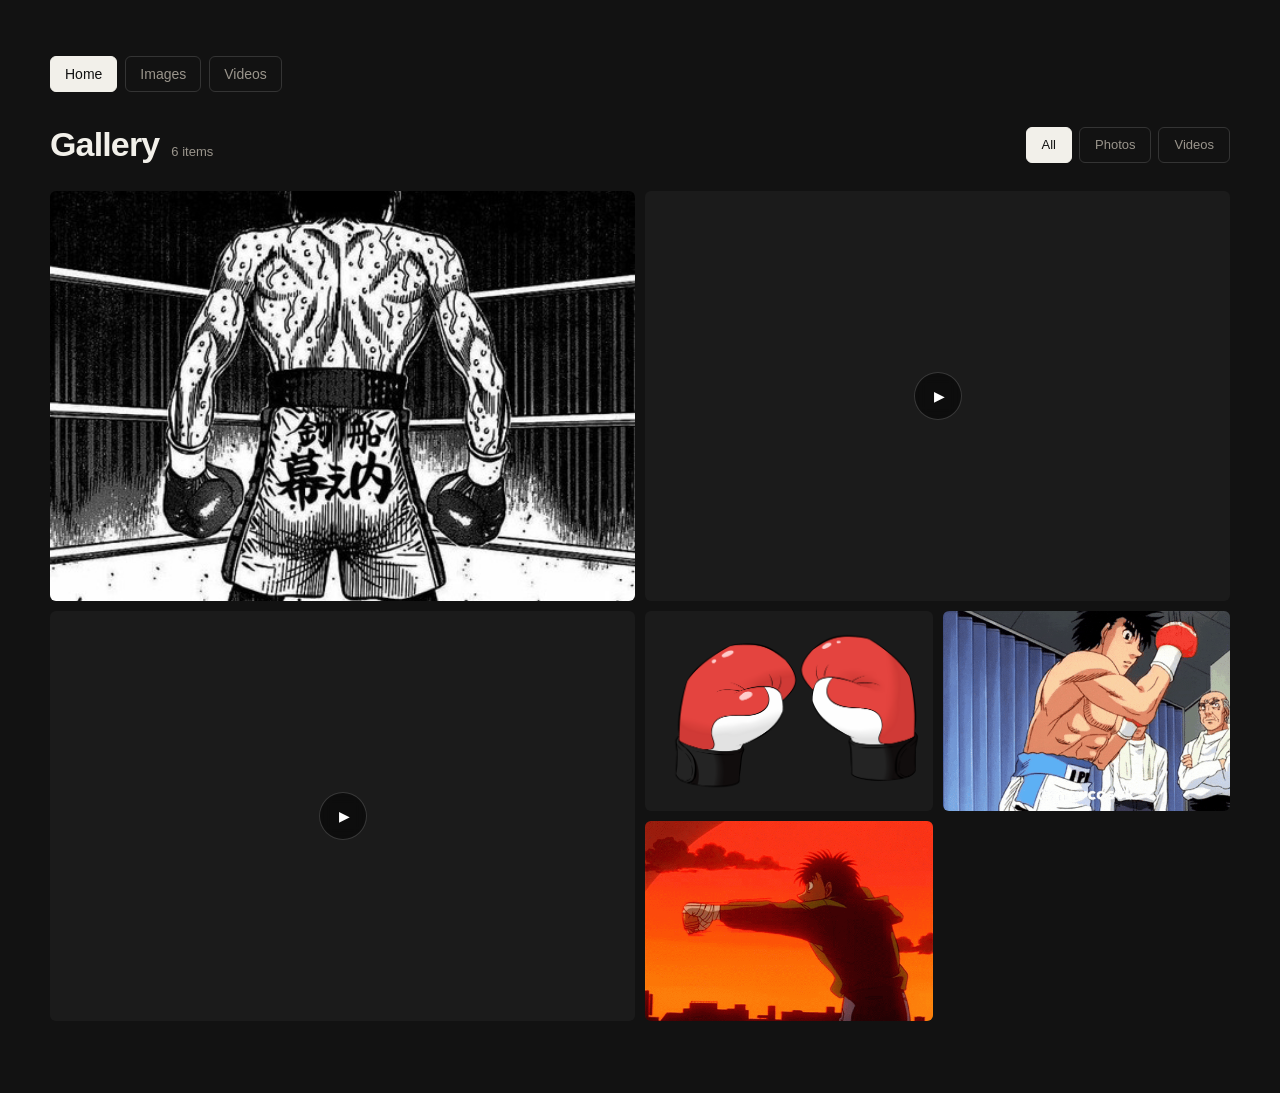
==== index.html @ e3f73e5f "Update index.html" ====
<!DOCTYPE html>
<html lang="en">
<head>
  <meta charset="UTF-8">
  <meta name="viewport" content="width=device-width, initial-scale=1.0">

  <title>Gallery</title>

  <style>
    * {
      box-sizing: border-box;
    }

    html {
      scroll-behavior: smooth;
    }

    body {
      margin: 0;
      background: #121212;
      color: #f2f0ea;
      font-family:
        -apple-system,
        BlinkMacSystemFont,
        "Segoe UI",
        Helvetica,
        Arial,
        sans-serif;
    }

    body.mg-no-scroll {
      overflow: hidden;
    }

    button {
      font: inherit;
    }

    .mg-gallery {
      --mg-bg: #121212;
      --mg-surface: #1b1b1b;
      --mg-surface-hover: #222;
      --mg-text: #f2f0ea;
      --mg-muted: #9a958c;
      --mg-border: #343434;
      --mg-border-hover: #666;
      --mg-accent: #c98f4e;
      --mg-gap: 10px;

      min-height: 100vh;
      background: var(--mg-bg);
      color: var(--mg-text);
      padding: 56px 24px 72px;
    }

    .mg-container {
      width: 100%;
      max-width: 1180px;
      margin: 0 auto;
    }

    /* ==========================
       TOP NAVIGATION
    ========================== */

    .mg-nav-main {
      display: flex;
      align-items: center;
      gap: 8px;
      margin-bottom: 34px;
    }

    .mg-nav-main a {
      color: var(--mg-muted);
      text-decoration: none;
      font-size: 14px;
      font-weight: 500;

      padding: 9px 14px;

      border: 1px solid var(--mg-border);
      border-radius: 6px;

      transition:
        color 0.18s ease,
        border-color 0.18s ease,
        background 0.18s ease;
    }

    .mg-nav-main a:hover {
      color: var(--mg-text);
      border-color: var(--mg-border-hover);
      background: #1d1d1d;
    }

    .mg-nav-main a.active {
      background: var(--mg-text);
      color: #111;
      border-color: var(--mg-text);
    }

    /* ==========================
       HEADER
    ========================== */

    .mg-head {
      margin-bottom: 28px;

      display: flex;
      align-items: center;
      justify-content: space-between;
      flex-wrap: wrap;

      gap: 18px;
    }

    .mg-heading {
      display: flex;
      align-items: baseline;
      gap: 12px;
    }

    .mg-head h2 {
      margin: 0;

      font-size: clamp(26px, 3vw, 34px);
      line-height: 1.1;
      font-weight: 600;

      letter-spacing: -0.025em;
    }

    .mg-count {
      color: var(--mg-muted);
      font-size: 13px;
    }

    /* ==========================
       FILTERS
    ========================== */

    .mg-filters {
      display: flex;
      align-items: center;
      gap: 7px;

      overflow-x: auto;
      scrollbar-width: none;
    }

    .mg-filters::-webkit-scrollbar {
      display: none;
    }

    .mg-filter {
      flex-shrink: 0;

      min-height: 36px;
      padding: 7px 15px;

      border: 1px solid var(--mg-border);
      border-radius: 6px;

      background: transparent;
      color: var(--mg-muted);

      font-size: 13px;
      font-weight: 500;

      cursor: pointer;

      transition:
        background 0.18s ease,
        border-color 0.18s ease,
        color 0.18s ease,
        transform 0.18s ease;
    }

    .mg-filter:hover {
      color: var(--mg-text);
      border-color: var(--mg-border-hover);
      background: #1d1d1d;
    }

    .mg-filter:active {
      transform: scale(0.97);
    }

    .mg-filter.active {
      background: var(--mg-text);
      color: #111;
      border-color: var(--mg-text);
    }

    .mg-filter:focus-visible {
      outline: 2px solid var(--mg-accent);
      outline-offset: 3px;
    }

    /* ==========================
       GRID
    ========================== */

    .mg-grid {
      display: grid;

      grid-template-columns: repeat(4, minmax(0, 1fr));
      grid-auto-rows: 200px;
      grid-auto-flow: dense;

      gap: var(--mg-gap);
    }

    .mg-item {
      position: relative;

      margin: 0;
      overflow: hidden;

      border-radius: 6px;
      background: var(--mg-surface);

      cursor: pointer;

      opacity: 1;
      transform: scale(1);

      transition:
        opacity 0.22s ease,
        transform 0.22s ease,
        background 0.2s ease;
    }

    .mg-item:hover {
      background: var(--mg-surface-hover);
    }

    .mg-item.mg-span-2 {
      grid-column: span 2;
      grid-row: span 2;
    }

    .mg-item.mg-hidden {
      display: none;
    }

    .mg-item img,
    .mg-item video {
      width: 100%;
      height: 100%;

      object-fit: cover;
      display: block;

      transition:
        transform 0.45s cubic-bezier(0.2, 0.7, 0.2, 1),
        filter 0.35s ease;
    }

    .mg-item::after {
      content: "";

      position: absolute;
      inset: 0;

      pointer-events: none;

      background:
        linear-gradient(
          to top,
          rgba(0, 0, 0, 0.35),
          rgba(0, 0, 0, 0) 45%
        );

      opacity: 0;

      transition: opacity 0.3s ease;
    }

    .mg-item:hover::after {
      opacity: 1;
    }

    .mg-item:hover img,
    .mg-item:hover video {
      transform: scale(1.035);
      filter: brightness(0.88);
    }

    .mg-type {
      position: absolute;
      z-index: 3;

      left: 12px;
      bottom: 12px;

      color: rgba(255, 255, 255, 0.88);

      font-size: 11px;
      font-weight: 500;
      letter-spacing: 0.06em;
      text-transform: uppercase;

      opacity: 0;
      transform: translateY(4px);

      transition:
        opacity 0.25s ease,
        transform 0.25s ease;

      pointer-events: none;
    }

    .mg-item:hover .mg-type {
      opacity: 1;
      transform: translateY(0);
    }

    .mg-play {
      position: absolute;
      z-index: 4;

      top: 50%;
      left: 50%;

      width: 48px;
      height: 48px;

      transform: translate(-50%, -50%);

      border: 1px solid rgba(255, 255, 255, 0.18);
      border-radius: 50%;

      background: rgba(5, 5, 5, 0.62);
      color: #fff;

      display: flex;
      align-items: center;
      justify-content: center;

      font-size: 14px;

      padding-left: 3px;

      pointer-events: none;

      backdrop-filter: blur(6px);
      -webkit-backdrop-filter: blur(6px);

      transition:
        transform 0.25s ease,
        background 0.25s ease,
        opacity 0.25s ease;
    }

    .mg-item:hover .mg-play {
      transform: translate(-50%, -50%) scale(1.08);
      background: rgba(5, 5, 5, 0.76);
    }

    .mg-item.mg-video-playing .mg-play {
      opacity: 0;
    }

    /* ==========================
       LIGHTBOX
    ========================== */

    .mg-lightbox {
      position: fixed;
      z-index: 9999;

      inset: 0;

      display: flex;
      align-items: center;
      justify-content: center;

      padding: 60px 80px;

      background: rgba(7, 7, 7, 0.96);

      opacity: 0;
      visibility: hidden;

      transition:
        opacity 0.22s ease,
        visibility 0.22s ease;

      backdrop-filter: blur(8px);
      -webkit-backdrop-filter: blur(8px);
    }

    .mg-lightbox.open {
      opacity: 1;
      visibility: visible;
    }

    .mg-lightbox-inner {
      position: relative;

      display: flex;
      align-items: center;
      justify-content: center;

      width: 100%;
      height: 100%;

      transform: scale(0.975);

      transition: transform 0.25s ease;
    }

    .mg-lightbox.open .mg-lightbox-inner {
      transform: scale(1);
    }

    .mg-lightbox-inner img,
    .mg-lightbox-inner video {
      display: block;

      max-width: 92vw;
      max-height: 84vh;

      width: auto;
      height: auto;

      border-radius: 5px;

      object-fit: contain;

      box-shadow:
        0 20px 70px rgba(0, 0, 0, 0.35);
    }

    .mg-lightbox-top {
      position: absolute;
      z-index: 10;

      top: 22px;
      left: 28px;
      right: 28px;

      display: flex;
      align-items: center;
      justify-content: space-between;

      pointer-events: none;
    }

    .mg-lightbox-counter {
      color: rgba(255, 255, 255, 0.65);
      font-size: 13px;
      letter-spacing: 0.03em;
    }

    .mg-close {
      width: 42px;
      height: 42px;

      display: flex;
      align-items: center;
      justify-content: center;

      border: 1px solid rgba(255, 255, 255, 0.13);
      border-radius: 50%;

      background: rgba(255, 255, 255, 0.06);
      color: #fff;

      font-size: 18px;

      cursor: pointer;

      pointer-events: auto;

      transition:
        background 0.2s ease,
        transform 0.2s ease;
    }

    .mg-close:hover {
      background: rgba(255, 255, 255, 0.12);
      transform: rotate(5deg);
    }

    .mg-nav {
      position: absolute;
      z-index: 10;

      top: 50%;

      width: 46px;
      height: 46px;

      display: flex;
      align-items: center;
      justify-content: center;

      transform: translateY(-50%);

      border: 1px solid rgba(255, 255, 255, 0.12);
      border-radius: 50%;

      background: rgba(255, 255, 255, 0.06);
      color: white;

      font-size: 22px;

      cursor: pointer;
    }

    .mg-prev {
      left: 22px;
    }

    .mg-next {
      right: 22px;
    }

    .mg-empty {
      display: none;

      padding: 60px 20px;

      color: var(--mg-muted);
      text-align: center;

      font-size: 14px;
    }

    @media (max-width: 900px) {
      .mg-gallery {
        padding: 42px 18px 56px;
      }

      .mg-grid {
        grid-template-columns: repeat(3, minmax(0, 1fr));
        grid-auto-rows: 180px;
      }

      .mg-lightbox {
        padding: 55px 60px;
      }
    }

    @media (max-width: 720px) {
      .mg-gallery {
        padding: 32px 14px 48px;
      }

      .mg-nav-main {
        overflow-x: auto;
      }

      .mg-head {
        align-items: flex-start;
        flex-direction: column;
        margin-bottom: 20px;
      }

      .mg-filters {
        width: 100%;
      }

      .mg-grid {
        grid-template-columns: repeat(2, minmax(0, 1fr));
        grid-auto-rows: 150px;
        gap: 7px;
      }

      .mg-item {
        border-radius: 4px;
      }

      .mg-item.mg-span-2 {
        grid-column: span 2;
        grid-row: span 2;
      }

      .mg-lightbox {
        padding: 65px 14px 30px;
      }

      .mg-lightbox-inner img,
      .mg-lightbox-inner video {
        max-width: 100%;
        max-height: 78vh;
      }

      .mg-type {
        opacity: 1;
        transform: none;
      }
    }

    @media (max-width: 420px) {
      .mg-grid {
        grid-auto-rows: 130px;
      }

      .mg-head h2 {
        font-size: 26px;
      }
    }
  </style>
</head>

<body>

  <section class="mg-gallery" id="mg-gallery">

    <div class="mg-container">

      <!-- MAIN URL NAVIGATION -->
      <nav class="mg-nav-main">
        <a href="/" class="active">
          Home
        </a>

        <a href="/images/">
          Images
        </a>

        <a href="/videos/">
          Videos
        </a>
      </nav>

      <!-- HEADER -->
      <div class="mg-head">

        <div class="mg-heading">
          <h2>Gallery</h2>
          <span class="mg-count" id="mg-count"></span>
        </div>

        <div
          class="mg-filters"
          role="group"
          aria-label="Gallery filters"
        >
          <button
            class="mg-filter active"
            data-filter="all"
            type="button"
          >
            All
          </button>

          <button
            class="mg-filter"
            data-filter="image"
            type="button"
          >
            Photos
          </button>

          <button
            class="mg-filter"
            data-filter="video"
            type="button"
          >
            Videos
          </button>
        </div>

      </div>

      <!-- GRID -->
      <div class="mg-grid" id="mg-grid">

        <!-- IMAGE -->
        <figure
          class="mg-item mg-span-2"
          data-type="image"
          tabindex="0"
          role="button"
          aria-label="Open artwork"
        >
          <img
            src="/images/artworks-33JSsucEziFGHKbT-QR8W4Q-t500x500.jpg"
            alt="Artwork"
            loading="lazy"
          >

          <span class="mg-type">Photo</span>
        </figure>

        <!-- VIDEO -->
        <figure
          class="mg-item mg-span-2"
          data-type="video"
          tabindex="0"
          role="button"
          aria-label="Open video"
        >
          <video
            src="/videos/vidssave.comElMatador1080p60.mp4"
            muted
            loop
            playsinline
            preload="metadata"
          ></video>

          <span class="mg-play">▶</span>
          <span class="mg-type">Video</span>
        </figure>

        <!-- VIDEO -->
        <figure
          class="mg-item mg-span-2"
          data-type="video"
          tabindex="0"
          role="button"
          aria-label="Open video"
        >
          <video
            src="/videos/vidssave.comVR46Status720p.mp4"
            muted
            loop
            playsinline
            preload="metadata"
          ></video>

          <span class="mg-play">▶</span>
          <span class="mg-type">Video</span>
        </figure>

        <!-- IMAGE -->
        <figure
          class="mg-item"
          data-type="image"
          tabindex="0"
          role="button"
          aria-label="Open boxing gloves image"
        >
          <img
            src="/images/Pngtreeboxinggloves6129663.png"
            alt="Boxing gloves"
            loading="lazy"
          >

          <span class="mg-type">Photo</span>
        </figure>

        <!-- IMAGE -->
        <figure
          class="mg-item"
          data-type="image"
          tabindex="0"
          role="button"
          aria-label="Open Hajime no Ippo GIF"
        >
          <img
            src="/images/HajimenoippoGIF.gif"
            alt="Hajime no Ippo GIF"
            loading="lazy"
          >

          <span class="mg-type">GIF</span>
        </figure>

        <!-- IMAGE -->
        <figure
          class="mg-item"
          data-type="image"
          tabindex="0"
          role="button"
          aria-label="Open Hajime no Ippo end GIF"
        >
          <img
            src="/images/hajimenoippoend-hajime.gif"
            alt="Hajime no Ippo end GIF"
            loading="lazy"
          >

          <span class="mg-type">GIF</span>
        </figure>

      </div>

      <div class="mg-empty" id="mg-empty">
        No media found.
      </div>

    </div>

  </section>

  <!-- LIGHTBOX -->
  <div
    class="mg-lightbox"
    id="mg-lightbox"
    role="dialog"
    aria-modal="true"
    aria-hidden="true"
  >

    <div class="mg-lightbox-top">

      <span
        class="mg-lightbox-counter"
        id="mg-lightbox-counter"
      ></span>

      <button
        class="mg-close"
        id="mg-close"
        type="button"
        aria-label="Close gallery"
      >
        ✕
      </button>

    </div>

    <button
      class="mg-nav mg-prev"
      id="mg-prev"
      type="button"
      aria-label="Previous media"
    >
      ‹
    </button>

    <div
      class="mg-lightbox-inner"
      id="mg-lightbox-inner"
    ></div>

    <button
      class="mg-nav mg-next"
      id="mg-next"
      type="button"
      aria-label="Next media"
    >
      ›
    </button>

  </div>

  <script>
    (function () {

      const filters = Array.from(
        document.querySelectorAll(".mg-filter")
      );

      const allItems = Array.from(
        document.querySelectorAll(".mg-item")
      );

      const lightbox =
        document.getElementById("mg-lightbox");

      const lightboxInner =
        document.getElementById("mg-lightbox-inner");

      const lightboxCounter =
        document.getElementById("mg-lightbox-counter");

      const closeBtn =
        document.getElementById("mg-close");

      const prevBtn =
        document.getElementById("mg-prev");

      const nextBtn =
        document.getElementById("mg-next");

      const galleryCount =
        document.getElementById("mg-count");

      const emptyState =
        document.getElementById("mg-empty");

      let visibleItems = [...allItems];
      let currentIndex = 0;

      function updateGalleryCount() {
        const count = visibleItems.length;

        galleryCount.textContent =
          count + (count === 1 ? " item" : " items");

        emptyState.style.display =
          count === 0 ? "block" : "none";
      }

      allItems.forEach(function (item) {

        const video = item.querySelector("video");

        if (!video) return;

        item.addEventListener("mouseenter", function () {

          video
            .play()
            .then(function () {
              item.classList.add("mg-video-playing");
            })
            .catch(function () {});

        });

        item.addEventListener("mouseleave", function () {

          video.pause();

          try {
            video.currentTime = 0;
          } catch (error) {}

          item.classList.remove("mg-video-playing");

        });

      });

      function openLightbox(item) {

        visibleItems =
          allItems.filter(function (element) {
            return !element.classList.contains("mg-hidden");
          });

        currentIndex =
          visibleItems.indexOf(item);

        if (currentIndex === -1) {
          return;
        }

        renderLightbox();

        lightbox.classList.add("open");

        lightbox.setAttribute(
          "aria-hidden",
          "false"
        );

        document.body.classList.add(
          "mg-no-scroll"
        );

        closeBtn.focus();
      }

      function renderLightbox() {

        const item =
          visibleItems[currentIndex];

        if (!item) return;

        const type =
          item.dataset.type;

        lightboxInner.innerHTML = "";

        if (type === "image") {

          const original =
            item.querySelector("img");

          const image =
            document.createElement("img");

          image.src = original.src;

          image.alt =
            original.alt || "Gallery image";

          lightboxInner.appendChild(image);

        } else if (type === "video") {

          const original =
            item.querySelector("video");

          const video =
            document.createElement("video");

          video.src = original.src;

          video.controls = true;
          video.autoplay = true;
          video.playsInline = true;

          lightboxInner.appendChild(video);

        }

        lightboxCounter.textContent =
          (currentIndex + 1) +
          " / " +
          visibleItems.length;

        const shouldShowNavigation =
          visibleItems.length > 1;

        prevBtn.style.display =
          shouldShowNavigation
            ? "flex"
            : "none";

        nextBtn.style.display =
          shouldShowNavigation
            ? "flex"
            : "none";
      }

      function closeLightbox() {

        lightbox.classList.remove("open");

        lightbox.setAttribute(
          "aria-hidden",
          "true"
        );

        document.body.classList.remove(
          "mg-no-scroll"
        );

        const video =
          lightboxInner.querySelector("video");

        if (video) {
          video.pause();
        }

        setTimeout(function () {

          if (
            !lightbox.classList.contains("open")
          ) {
            lightboxInner.innerHTML = "";
          }

        }, 220);
      }

      function previousItem() {

        if (visibleItems.length <= 1) {
          return;
        }

        currentIndex =
          (
            currentIndex -
            1 +
            visibleItems.length
          ) %
          visibleItems.length;

        renderLightbox();
      }

      function nextItem() {

        if (visibleItems.length <= 1) {
          return;
        }

        currentIndex =
          (
            currentIndex +
            1
          ) %
          visibleItems.length;

        renderLightbox();
      }

      allItems.forEach(function (item) {

        item.addEventListener(
          "click",
          function () {
            openLightbox(item);
          }
        );

        item.addEventListener(
          "keydown",
          function (event) {

            if (
              event.key === "Enter" ||
              event.key === " "
            ) {

              event.preventDefault();

              openLightbox(item);

            }

          }
        );

      });

      closeBtn.addEventListener(
        "click",
        closeLightbox
      );

      prevBtn.addEventListener(
        "click",
        function (event) {

          event.stopPropagation();

          previousItem();

        }
      );

      nextBtn.addEventListener(
        "click",
        function (event) {

          event.stopPropagation();

          nextItem();

        }
      );

      lightbox.addEventListener(
        "click",
        function (event) {

          if (
            event.target === lightbox ||
            event.target === lightboxInner
          ) {

            closeLightbox();

          }

        }
      );

      document.addEventListener(
        "keydown",
        function (event) {

          if (
            !lightbox.classList.contains("open")
          ) {
            return;
          }

          if (event.key === "Escape") {
            closeLightbox();
          }

          else if (event.key === "ArrowLeft") {
            previousItem();
          }

          else if (event.key === "ArrowRight") {
            nextItem();
          }

        }
      );

      filters.forEach(function (button) {

        button.addEventListener(
          "click",
          function () {

            const filter =
              button.dataset.filter;

            filters.forEach(
              function (filterButton) {

                filterButton
                  .classList
                  .remove("active");

              }
            );

            button.classList.add(
              "active"
            );

            allItems.forEach(
              function (item) {

                const show =
                  filter === "all" ||
                  item.dataset.type === filter;

                if (show) {

                  item.classList.remove(
                    "mg-hidden"
                  );

                } else {

                  const video =
                    item.querySelector(
                      "video"
                    );

                  if (video) {

                    video.pause();

                    try {
                      video.currentTime = 0;
                    } catch (error) {}

                  }

                  item.classList.add(
                    "mg-hidden"
                  );

                }

              }
            );

            visibleItems =
              allItems.filter(
                function (item) {

                  return !item
                    .classList
                    .contains(
                      "mg-hidden"
                    );

                }
              );

            updateGalleryCount();

          }
        );

      });

      updateGalleryCount();

    })();
  </script>

</body>
</html>
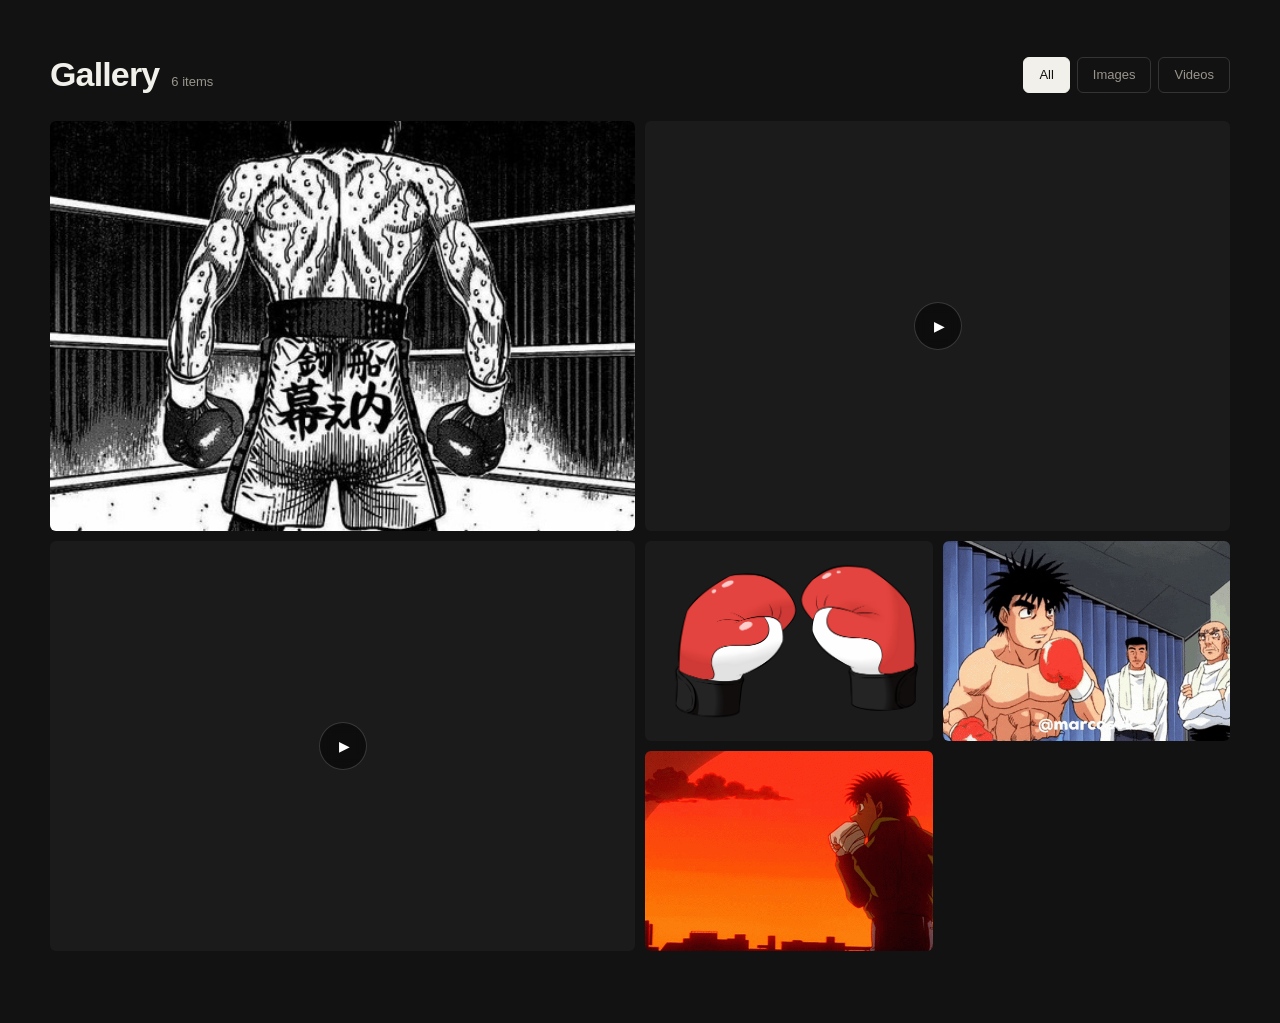
==== commit 8794245c: "Update index.html" ====
--- a/index.html
+++ b/index.html
@@ -60,46 +60,6 @@
     }
 
     /* ==========================
-       TOP NAVIGATION
-    ========================== */
-
-    .mg-nav-main {
-      display: flex;
-      align-items: center;
-      gap: 8px;
-      margin-bottom: 34px;
-    }
-
-    .mg-nav-main a {
-      color: var(--mg-muted);
-      text-decoration: none;
-      font-size: 14px;
-      font-weight: 500;
-
-      padding: 9px 14px;
-
-      border: 1px solid var(--mg-border);
-      border-radius: 6px;
-
-      transition:
-        color 0.18s ease,
-        border-color 0.18s ease,
-        background 0.18s ease;
-    }
-
-    .mg-nav-main a:hover {
-      color: var(--mg-text);
-      border-color: var(--mg-border-hover);
-      background: #1d1d1d;
-    }
-
-    .mg-nav-main a.active {
-      background: var(--mg-text);
-      color: #111;
-      border-color: var(--mg-text);
-    }
-
-    /* ==========================
        HEADER
     ========================== */
 
@@ -168,6 +128,11 @@
       font-weight: 500;
 
       cursor: pointer;
+
+      text-decoration: none;
+      display: inline-flex;
+      align-items: center;
+      justify-content: center;
 
       transition:
         background 0.18s ease,
@@ -548,12 +513,7 @@
       .mg-gallery {
         padding: 32px 14px 48px;
       }
-
-      .mg-nav-main {
-        overflow-x: auto;
-      }
-
-      .mg-head {
+.mg-head {
         align-items: flex-start;
         flex-direction: column;
         margin-bottom: 20px;
@@ -611,23 +571,7 @@
   <section class="mg-gallery" id="mg-gallery">
 
     <div class="mg-container">
-
-      <!-- MAIN URL NAVIGATION -->
-      <nav class="mg-nav-main">
-        <a href="/" class="active">
-          Home
-        </a>
-
-        <a href="/images/">
-          Images
-        </a>
-
-        <a href="/videos/">
-          Videos
-        </a>
-      </nav>
-
-      <!-- HEADER -->
+<!-- HEADER -->
       <div class="mg-head">
 
         <div class="mg-heading">
@@ -635,35 +579,31 @@
           <span class="mg-count" id="mg-count"></span>
         </div>
 
-        <div
+        <nav
           class="mg-filters"
-          role="group"
-          aria-label="Gallery filters"
+          aria-label="Gallery navigation"
         >
-          <button
+          <a
             class="mg-filter active"
-            data-filter="all"
-            type="button"
+            href="/"
           >
             All
-          </button>
-
-          <button
+          </a>
+
+          <a
             class="mg-filter"
-            data-filter="image"
-            type="button"
+            href="/images/"
           >
-            Photos
-          </button>
-
-          <button
+            Images
+          </a>
+
+          <a
             class="mg-filter"
-            data-filter="video"
-            type="button"
+            href="/videos/"
           >
             Videos
-          </button>
-        </div>
+          </a>
+        </nav>
 
       </div>
 
@@ -842,12 +782,7 @@
 
   <script>
     (function () {
-
-      const filters = Array.from(
-        document.querySelectorAll(".mg-filter")
-      );
-
-      const allItems = Array.from(
+const allItems = Array.from(
         document.querySelectorAll(".mg-item")
       );
 
@@ -1174,88 +1109,6 @@
         }
       );
 
-      filters.forEach(function (button) {
-
-        button.addEventListener(
-          "click",
-          function () {
-
-            const filter =
-              button.dataset.filter;
-
-            filters.forEach(
-              function (filterButton) {
-
-                filterButton
-                  .classList
-                  .remove("active");
-
-              }
-            );
-
-            button.classList.add(
-              "active"
-            );
-
-            allItems.forEach(
-              function (item) {
-
-                const show =
-                  filter === "all" ||
-                  item.dataset.type === filter;
-
-                if (show) {
-
-                  item.classList.remove(
-                    "mg-hidden"
-                  );
-
-                } else {
-
-                  const video =
-                    item.querySelector(
-                      "video"
-                    );
-
-                  if (video) {
-
-                    video.pause();
-
-                    try {
-                      video.currentTime = 0;
-                    } catch (error) {}
-
-                  }
-
-                  item.classList.add(
-                    "mg-hidden"
-                  );
-
-                }
-
-              }
-            );
-
-            visibleItems =
-              allItems.filter(
-                function (item) {
-
-                  return !item
-                    .classList
-                    .contains(
-                      "mg-hidden"
-                    );
-
-                }
-              );
-
-            updateGalleryCount();
-
-          }
-        );
-
-      });
-
       updateGalleryCount();
 
     })();
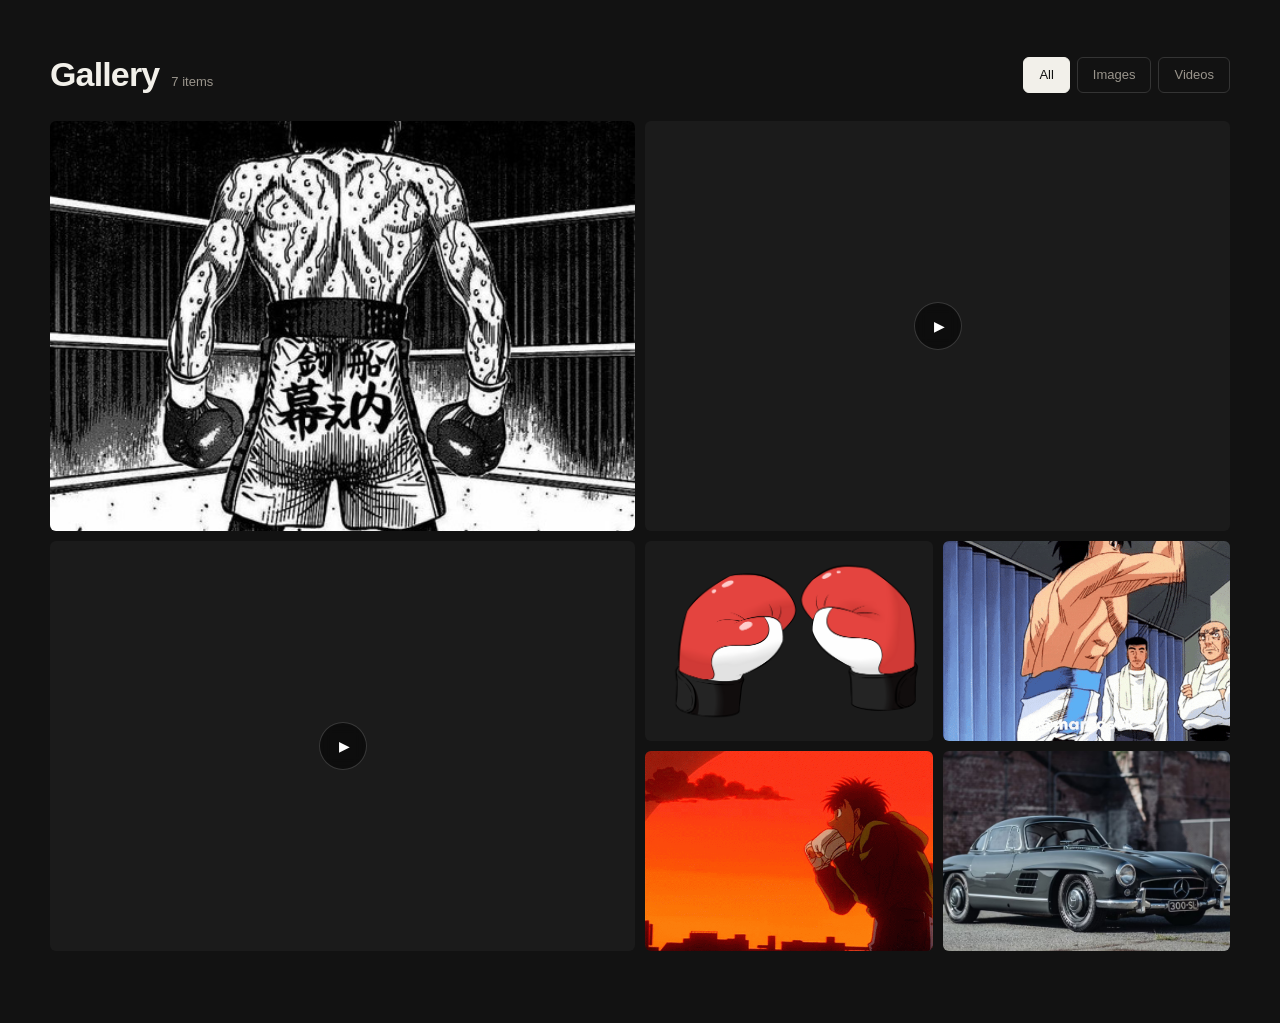
==== commit 947113c5: "Update index.html" ====
--- a/index.html
+++ b/index.html
@@ -718,6 +718,23 @@
           <span class="mg-type">GIF</span>
         </figure>
 
+        <!-- IMAGE -->
+        <figure
+          class="mg-item"
+          data-type="image"
+          tabindex="0"
+          role="button"
+          aria-label="Open Mercedes-Benz image"
+        >
+          <img
+            src="/images/mercbenz.avif"
+            alt="Mercedes-Benz"
+            loading="lazy"
+          >
+
+          <span class="mg-type">Photo</span>
+        </figure>
+
       </div>
 
       <div class="mg-empty" id="mg-empty">
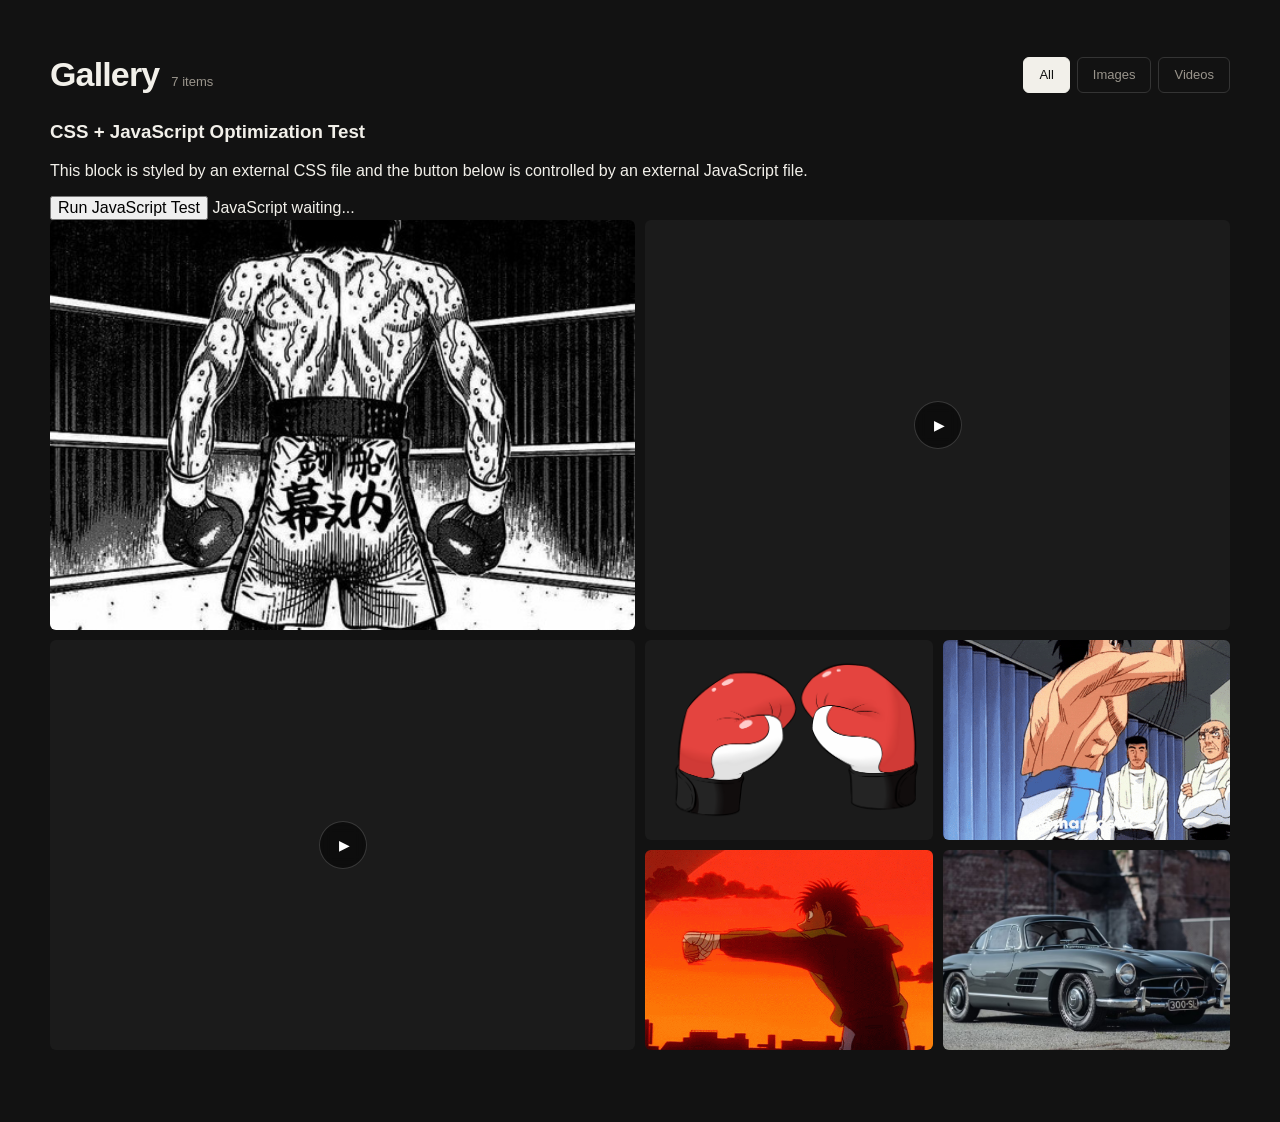
==== commit 2a5ab662: "Update index.html" ====
--- a/index.html
+++ b/index.html
@@ -5,6 +5,8 @@
   <meta name="viewport" content="width=device-width, initial-scale=1.0">
 
   <title>Gallery</title>
+
+  <link rel="stylesheet" href="/css/optimization-test.css">
 
   <style>
     * {
@@ -606,6 +608,28 @@
         </nav>
 
       </div>
+
+
+      <!-- CSS / JAVASCRIPT OPTIMIZATION TEST -->
+      <section class="opt-test-card" aria-labelledby="opt-test-title">
+        <div class="opt-test-copy">
+          <h3 id="opt-test-title">CSS + JavaScript Optimization Test</h3>
+          <p>
+            This block is styled by an external CSS file and the button below
+            is controlled by an external JavaScript file.
+          </p>
+        </div>
+
+        <div class="opt-test-actions">
+          <button id="opt-test-button" class="opt-test-button" type="button">
+            Run JavaScript Test
+          </button>
+
+          <span id="opt-test-status" class="opt-test-status">
+            JavaScript waiting...
+          </span>
+        </div>
+      </section>
 
       <!-- GRID -->
       <div class="mg-grid" id="mg-grid">
@@ -727,7 +751,7 @@
           aria-label="Open Mercedes-Benz image"
         >
           <img
-            src="/images/mercbenz.avif"
+            src="/images/mercbenz.jpg"
             alt="Mercedes-Benz"
             loading="lazy"
           >
@@ -1131,5 +1155,7 @@
     })();
   </script>
 
+  <script src="/js/optimization-test.js" defer></script>
+
 </body>
 </html>
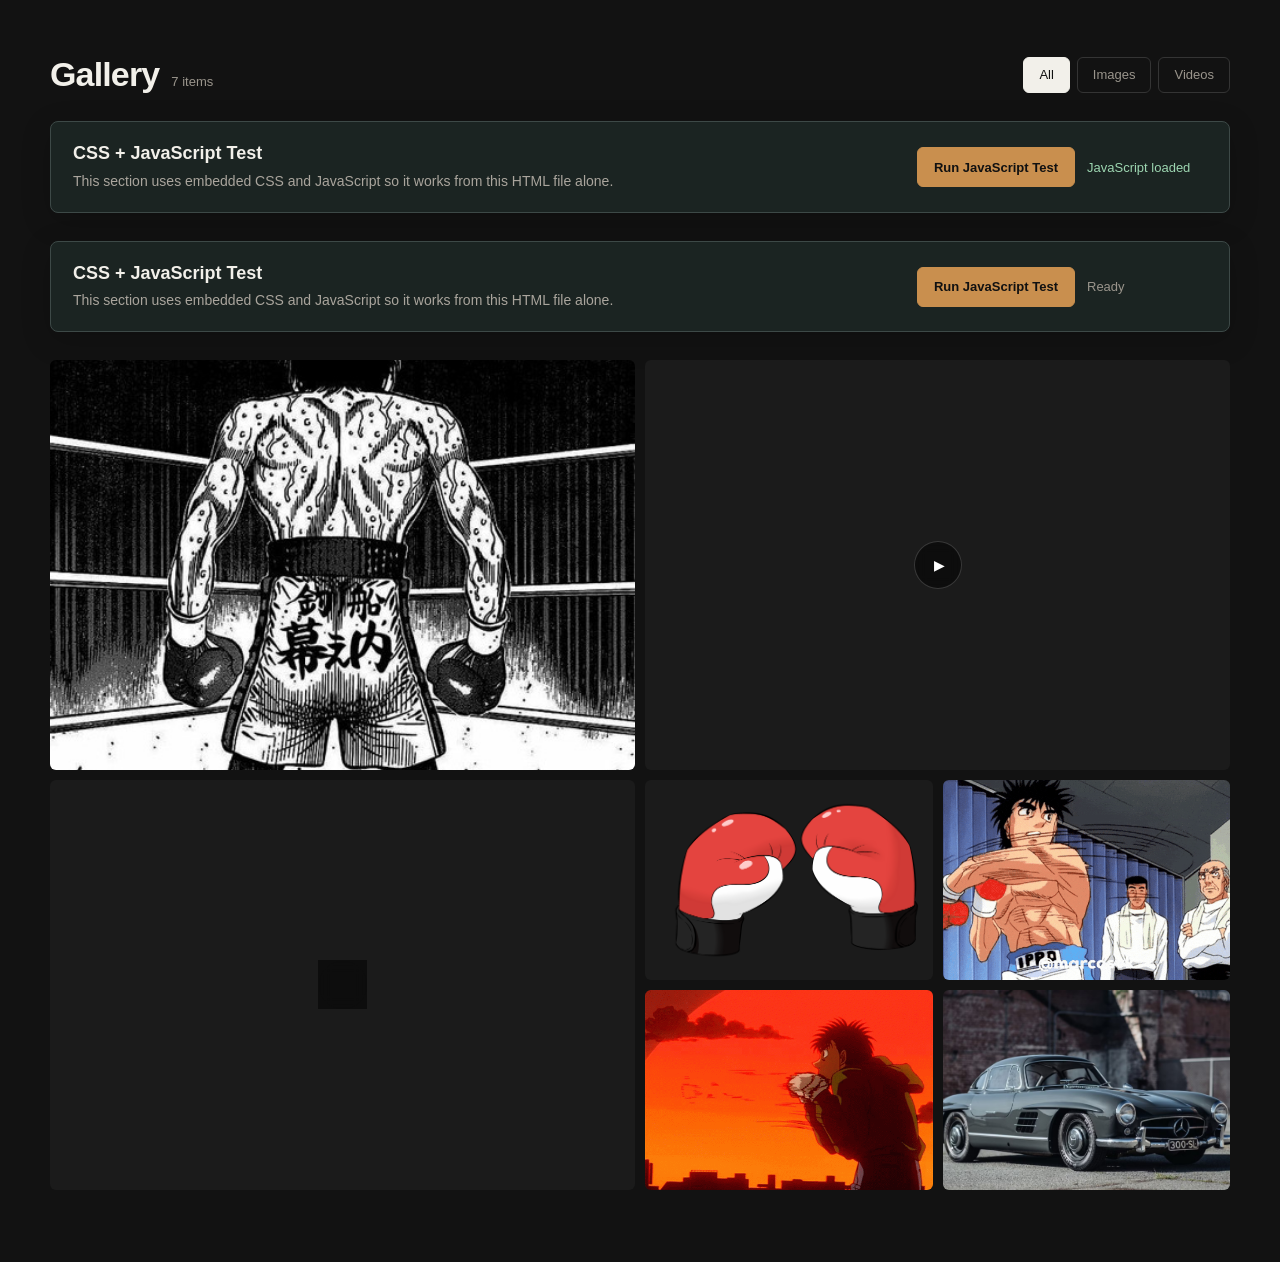
==== commit 93ebd987: "Update index.html" ====
--- a/index.html
+++ b/index.html
@@ -6,7 +6,6 @@
 
   <title>Gallery</title>
 
-  <link rel="stylesheet" href="/css/optimization-test.css">
 
   <style>
     * {
@@ -565,6 +564,123 @@
         font-size: 26px;
       }
     }
+  
+    /* ==========================
+       CSS + JS OPTIMIZATION TEST
+       Intentionally readable and spaced out
+    ========================== */
+
+    .opt-test-card {
+      margin-bottom: 28px;
+      padding: 20px 22px;
+
+      display: flex;
+      align-items: center;
+      justify-content: space-between;
+      gap: 24px;
+
+      border: 1px solid #3d4947;
+      border-radius: 8px;
+
+      background: #1b2422;
+      color: #f2f0ea;
+
+      box-shadow: 0 8px 30px rgba(0, 0, 0, 0.18);
+
+      transition:
+        transform 0.25s ease,
+        background 0.25s ease,
+        border-color 0.25s ease;
+    }
+
+    .opt-test-card:hover {
+      background: #202b29;
+      border-color: #596a66;
+    }
+
+    .opt-test-card.opt-active {
+      transform: translateY(-2px);
+      border-color: #c98f4e;
+    }
+
+    .opt-test-card h3 {
+      margin: 0 0 6px;
+
+      font-size: 18px;
+      font-weight: 600;
+      line-height: 1.25;
+    }
+
+    .opt-test-card p {
+      margin: 0;
+
+      color: #aaa59d;
+
+      font-size: 14px;
+      line-height: 1.5;
+    }
+
+    .opt-test-controls {
+      display: flex;
+      align-items: center;
+      gap: 12px;
+
+      flex-shrink: 0;
+    }
+
+    #opt-test-button {
+      min-height: 40px;
+      padding: 9px 16px;
+
+      border: 1px solid #c98f4e;
+      border-radius: 6px;
+
+      background: #c98f4e;
+      color: #111111;
+
+      font-size: 13px;
+      font-weight: 600;
+
+      cursor: pointer;
+
+      transition:
+        transform 0.18s ease,
+        filter 0.18s ease;
+    }
+
+    #opt-test-button:hover {
+      filter: brightness(1.08);
+    }
+
+    #opt-test-button:active {
+      transform: scale(0.97);
+    }
+
+    #opt-test-status {
+      min-width: 120px;
+
+      color: #9a958c;
+
+      font-size: 13px;
+      font-weight: 500;
+    }
+
+    #opt-test-status.opt-success {
+      color: #9dd6b1;
+    }
+
+    @media (max-width: 720px) {
+      .opt-test-card {
+        flex-direction: column;
+        align-items: flex-start;
+      }
+
+      .opt-test-controls {
+        width: 100%;
+        flex-wrap: wrap;
+      }
+    }
+
   </style>
 </head>
 
@@ -611,23 +727,40 @@
 
 
       <!-- CSS / JAVASCRIPT OPTIMIZATION TEST -->
-      <section class="opt-test-card" aria-labelledby="opt-test-title">
-        <div class="opt-test-copy">
-          <h3 id="opt-test-title">CSS + JavaScript Optimization Test</h3>
+      <!-- CSS / JAVASCRIPT OPTIMIZATION TEST -->
+      <section class="opt-test-card" id="opt-test-card">
+        <div>
+          <h3>CSS + JavaScript Test</h3>
           <p>
-            This block is styled by an external CSS file and the button below
-            is controlled by an external JavaScript file.
+            This section uses embedded CSS and JavaScript so it works from this HTML file alone.
           </p>
         </div>
 
-        <div class="opt-test-actions">
-          <button id="opt-test-button" class="opt-test-button" type="button">
+        <div class="opt-test-controls">
+          <button id="opt-test-button" type="button">
             Run JavaScript Test
           </button>
 
-          <span id="opt-test-status" class="opt-test-status">
-            JavaScript waiting...
-          </span>
+          <span id="opt-test-status">Ready</span>
+        </div>
+      </section>
+
+
+      <!-- CSS / JAVASCRIPT OPTIMIZATION TEST -->
+      <section class="opt-test-card" id="opt-test-card">
+        <div>
+          <h3>CSS + JavaScript Test</h3>
+          <p>
+            This section uses embedded CSS and JavaScript so it works from this HTML file alone.
+          </p>
+        </div>
+
+        <div class="opt-test-controls">
+          <button id="opt-test-button" type="button">
+            Run JavaScript Test
+          </button>
+
+          <span id="opt-test-status">Ready</span>
         </div>
       </section>
 
@@ -1155,7 +1288,39 @@
     })();
   </script>
 
-  <script src="/js/optimization-test.js" defer></script>
+
+  <script>
+    (function () {
+      var testButton = document.getElementById("opt-test-button");
+      var testStatus = document.getElementById("opt-test-status");
+      var testCard = document.getElementById("opt-test-card");
+
+      var clickCount = 0;
+
+      if (!testButton || !testStatus || !testCard) {
+        return;
+      }
+
+      testStatus.textContent = "JavaScript loaded";
+      testStatus.classList.add("opt-success");
+
+      testButton.addEventListener("click", function () {
+        clickCount = clickCount + 1;
+
+        testStatus.textContent =
+          "Working • " +
+          clickCount +
+          (clickCount === 1 ? " click" : " clicks");
+
+        testCard.classList.toggle("opt-active");
+
+        testButton.textContent =
+          clickCount % 2 === 0
+            ? "Run JavaScript Test"
+            : "JavaScript Works";
+      });
+    })();
+  </script>
 
 </body>
 </html>
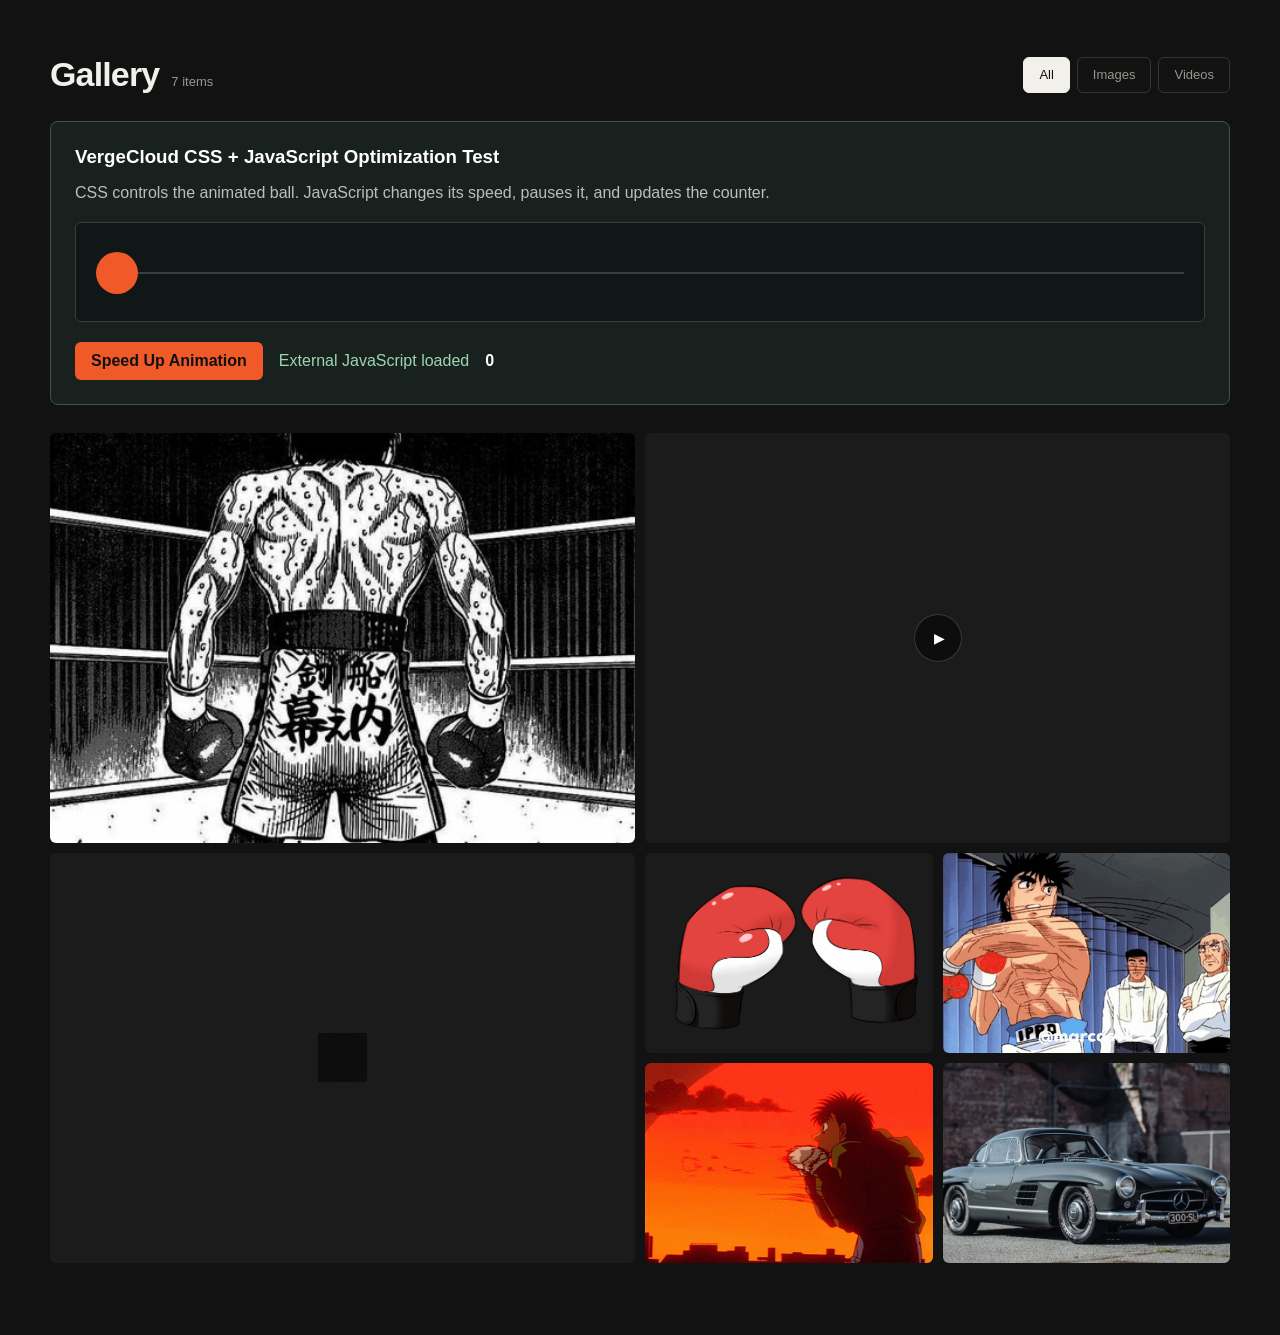
==== commit 1b49171f: "Update index.html" ====
--- a/index.html
+++ b/index.html
@@ -5,6 +5,8 @@
   <meta name="viewport" content="width=device-width, initial-scale=1.0">
 
   <title>Gallery</title>
+
+  <link rel="stylesheet" href="/css/optimization-test.css?v=20260910-test">
 
 
   <style>
@@ -564,122 +566,6 @@
         font-size: 26px;
       }
     }
-  
-    /* ==========================
-       CSS + JS OPTIMIZATION TEST
-       Intentionally readable and spaced out
-    ========================== */
-
-    .opt-test-card {
-      margin-bottom: 28px;
-      padding: 20px 22px;
-
-      display: flex;
-      align-items: center;
-      justify-content: space-between;
-      gap: 24px;
-
-      border: 1px solid #3d4947;
-      border-radius: 8px;
-
-      background: #1b2422;
-      color: #f2f0ea;
-
-      box-shadow: 0 8px 30px rgba(0, 0, 0, 0.18);
-
-      transition:
-        transform 0.25s ease,
-        background 0.25s ease,
-        border-color 0.25s ease;
-    }
-
-    .opt-test-card:hover {
-      background: #202b29;
-      border-color: #596a66;
-    }
-
-    .opt-test-card.opt-active {
-      transform: translateY(-2px);
-      border-color: #c98f4e;
-    }
-
-    .opt-test-card h3 {
-      margin: 0 0 6px;
-
-      font-size: 18px;
-      font-weight: 600;
-      line-height: 1.25;
-    }
-
-    .opt-test-card p {
-      margin: 0;
-
-      color: #aaa59d;
-
-      font-size: 14px;
-      line-height: 1.5;
-    }
-
-    .opt-test-controls {
-      display: flex;
-      align-items: center;
-      gap: 12px;
-
-      flex-shrink: 0;
-    }
-
-    #opt-test-button {
-      min-height: 40px;
-      padding: 9px 16px;
-
-      border: 1px solid #c98f4e;
-      border-radius: 6px;
-
-      background: #c98f4e;
-      color: #111111;
-
-      font-size: 13px;
-      font-weight: 600;
-
-      cursor: pointer;
-
-      transition:
-        transform 0.18s ease,
-        filter 0.18s ease;
-    }
-
-    #opt-test-button:hover {
-      filter: brightness(1.08);
-    }
-
-    #opt-test-button:active {
-      transform: scale(0.97);
-    }
-
-    #opt-test-status {
-      min-width: 120px;
-
-      color: #9a958c;
-
-      font-size: 13px;
-      font-weight: 500;
-    }
-
-    #opt-test-status.opt-success {
-      color: #9dd6b1;
-    }
-
-    @media (max-width: 720px) {
-      .opt-test-card {
-        flex-direction: column;
-        align-items: flex-start;
-      }
-
-      .opt-test-controls {
-        width: 100%;
-        flex-wrap: wrap;
-      }
-    }
 
   </style>
 </head>
@@ -726,41 +612,43 @@
       </div>
 
 
-      <!-- CSS / JAVASCRIPT OPTIMIZATION TEST -->
-      <!-- CSS / JAVASCRIPT OPTIMIZATION TEST -->
+      <!-- EXTERNAL CSS + JAVASCRIPT OPTIMIZATION TEST -->
       <section class="opt-test-card" id="opt-test-card">
-        <div>
-          <h3>CSS + JavaScript Test</h3>
+        <div class="opt-test-copy">
+          <h3>VergeCloud CSS + JavaScript Optimization Test</h3>
           <p>
-            This section uses embedded CSS and JavaScript so it works from this HTML file alone.
+            CSS controls the animated ball. JavaScript changes its speed, pauses it,
+            and updates the counter.
           </p>
         </div>
 
-        <div class="opt-test-controls">
-          <button id="opt-test-button" type="button">
-            Run JavaScript Test
+        <div class="opt-animation-stage">
+          <div class="opt-animation-track"></div>
+          <div class="opt-animation-ball" id="opt-animation-ball"></div>
+        </div>
+
+        <div class="opt-test-actions">
+          <button
+            id="opt-test-button"
+            class="opt-test-button"
+            type="button"
+          >
+            Speed Up Animation
           </button>
 
-          <span id="opt-test-status">Ready</span>
-        </div>
-      </section>
-
-
-      <!-- CSS / JAVASCRIPT OPTIMIZATION TEST -->
-      <section class="opt-test-card" id="opt-test-card">
-        <div>
-          <h3>CSS + JavaScript Test</h3>
-          <p>
-            This section uses embedded CSS and JavaScript so it works from this HTML file alone.
-          </p>
-        </div>
-
-        <div class="opt-test-controls">
-          <button id="opt-test-button" type="button">
-            Run JavaScript Test
-          </button>
-
-          <span id="opt-test-status">Ready</span>
+          <span
+            id="opt-test-status"
+            class="opt-test-status"
+          >
+            Waiting for external JavaScript...
+          </span>
+
+          <span
+            id="opt-test-counter"
+            class="opt-test-counter"
+          >
+            0
+          </span>
         </div>
       </section>
 
@@ -1287,40 +1175,7 @@
 
     })();
   </script>
-
-
-  <script>
-    (function () {
-      var testButton = document.getElementById("opt-test-button");
-      var testStatus = document.getElementById("opt-test-status");
-      var testCard = document.getElementById("opt-test-card");
-
-      var clickCount = 0;
-
-      if (!testButton || !testStatus || !testCard) {
-        return;
-      }
-
-      testStatus.textContent = "JavaScript loaded";
-      testStatus.classList.add("opt-success");
-
-      testButton.addEventListener("click", function () {
-        clickCount = clickCount + 1;
-
-        testStatus.textContent =
-          "Working • " +
-          clickCount +
-          (clickCount === 1 ? " click" : " clicks");
-
-        testCard.classList.toggle("opt-active");
-
-        testButton.textContent =
-          clickCount % 2 === 0
-            ? "Run JavaScript Test"
-            : "JavaScript Works";
-      });
-    })();
-  </script>
+  <script src="/js/optimization-test.js?v=20260910-test" defer></script>
 
 </body>
 </html>
--- a/css/optimization-test.css
+++ b/css/optimization-test.css
@@ -0,0 +1,105 @@
+/*
+VERGECLOUD CSS OPTIMIZATION TEST
+This is intentionally unminified.
+*/
+
+.opt-test-card {
+    margin-bottom: 28px;
+    padding: 24px;
+    background-color: #19211f;
+    border: 1px solid #43514e;
+    border-radius: 8px;
+}
+
+.opt-test-copy h3 {
+    margin-top: 0;
+    margin-bottom: 6px;
+    color: #ffffff;
+}
+
+.opt-test-copy p {
+    color: #b8c0be;
+}
+
+.opt-animation-stage {
+    position: relative;
+    height: 100px;
+    margin-top: 20px;
+    margin-bottom: 20px;
+    overflow: hidden;
+    background-color: #111716;
+    border: 1px solid #35403e;
+    border-radius: 6px;
+}
+
+.opt-animation-track {
+    position: absolute;
+    top: 50%;
+    left: 20px;
+    right: 20px;
+    height: 2px;
+    background-color: #35403e;
+}
+
+.opt-animation-ball {
+    position: absolute;
+    top: 29px;
+    left: 20px;
+
+    width: 42px;
+    height: 42px;
+
+    background-color: #f05a28;
+    border-radius: 50%;
+
+    animation-name: vergecloudMove;
+    animation-duration: 3s;
+    animation-timing-function: ease-in-out;
+    animation-iteration-count: infinite;
+    animation-direction: alternate;
+}
+
+.opt-animation-ball.fast {
+    animation-duration: 0.7s;
+}
+
+.opt-animation-ball.paused {
+    animation-play-state: paused;
+}
+
+@keyframes vergecloudMove {
+
+    from {
+        left: 20px;
+    }
+
+    to {
+        left: calc(100% - 62px);
+    }
+
+}
+
+.opt-test-actions {
+    display: flex;
+    align-items: center;
+    gap: 16px;
+}
+
+.opt-test-button {
+    padding: 10px 16px;
+    background-color: #f05a28;
+    color: #111111;
+    border: none;
+    border-radius: 6px;
+    cursor: pointer;
+    font-weight: 600;
+}
+
+.opt-test-status {
+    color: #9dd6b1;
+}
+
+.opt-test-counter {
+    color: #ffffff;
+    font-weight: 700;
+}
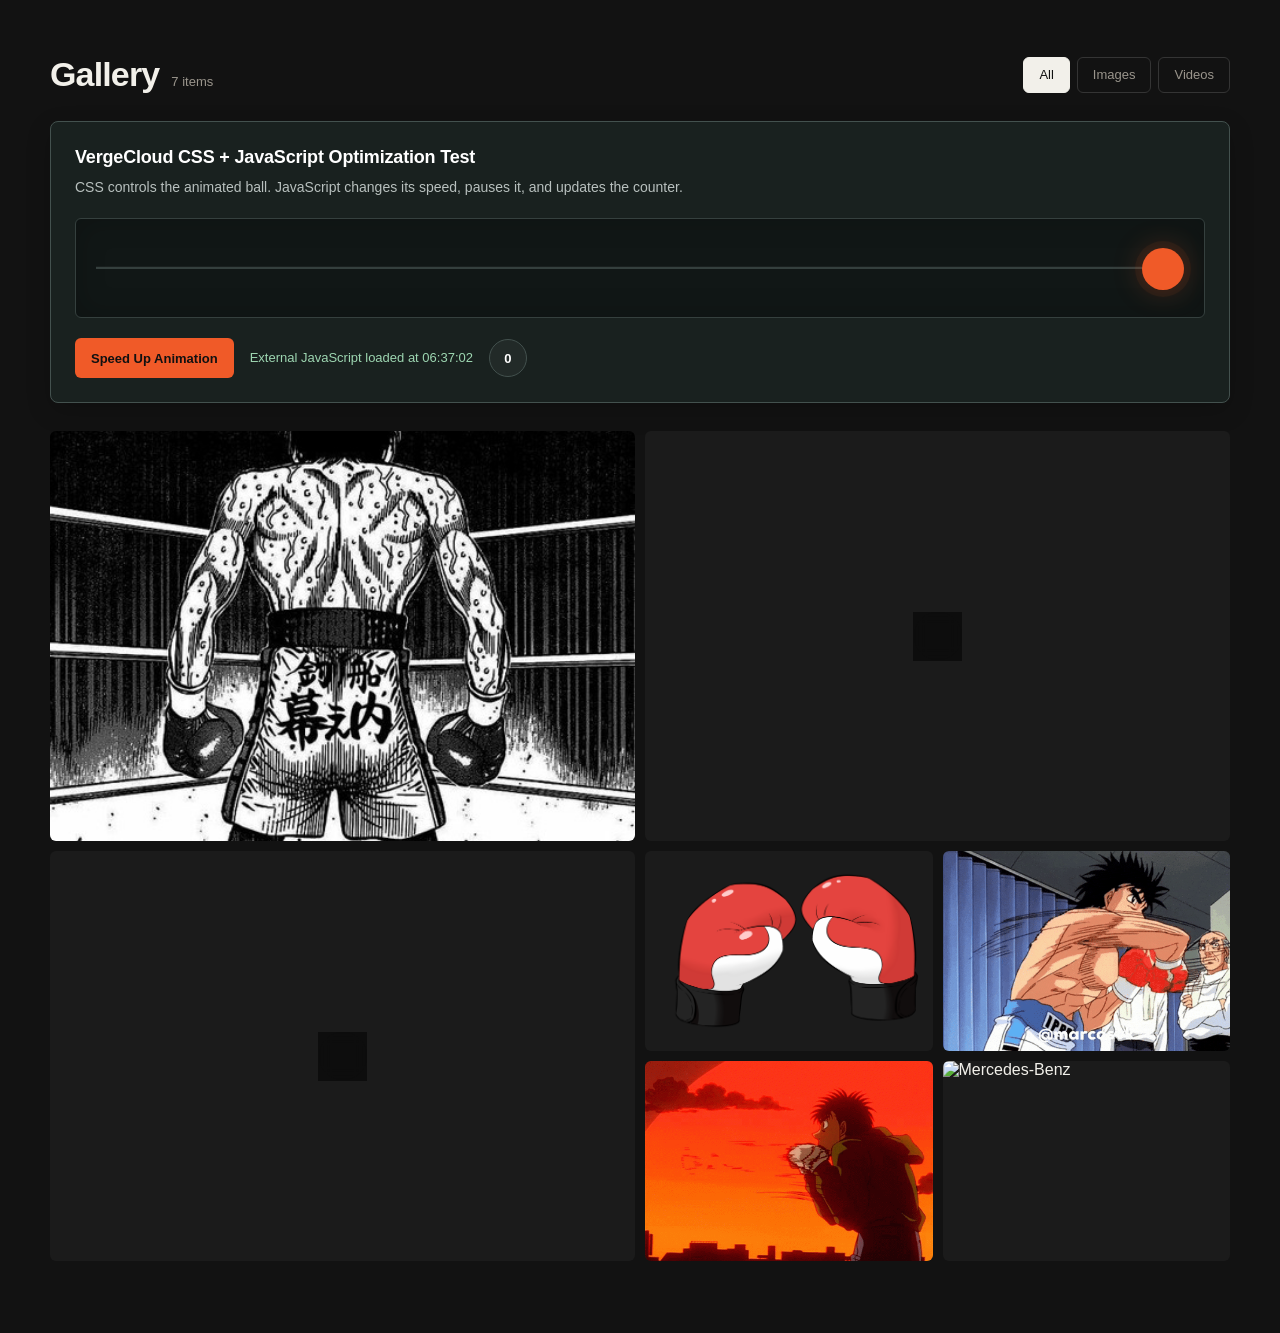
==== commit d0befe26: "Update index.html" ====
--- a/index.html
+++ b/index.html
@@ -772,7 +772,7 @@
           aria-label="Open Mercedes-Benz image"
         >
           <img
-            src="/images/mercbenz.jpg"
+            src="/images/mercbenz-new.jpg"
             alt="Mercedes-Benz"
             loading="lazy"
           >
--- a/css/optimization-test.css
+++ b/css/optimization-test.css
@@ -1,105 +1,1104 @@
 /*
+===============================================================================
 VERGECLOUD CSS OPTIMIZATION TEST
-This is intentionally unminified.
+===============================================================================
+
+PURPOSE
+
+This stylesheet is intentionally:
+
+1. Unminified
+2. Verbose
+3. Heavily commented
+4. Spaced across many lines
+5. Written using expanded CSS declarations
+6. Filled with safe additional styling rules
+
+This makes it easier to verify whether VergeCloud CSS Optimization is
+actually modifying and reducing the CSS response.
+
+EXPECTED RESULT BEFORE OPTIMIZATION
+
+The response should contain:
+
+- These comments
+- Many line breaks
+- Indentation
+- Long property declarations
+- Human-readable formatting
+
+EXPECTED RESULT AFTER OPTIMIZATION
+
+A CSS optimizer may:
+
+- Remove comments
+- Remove unnecessary whitespace
+- Remove line breaks
+- Collapse values
+- Combine declarations
+- Produce a significantly smaller response
+
+IMPORTANT
+
+The appearance and animation should continue working after optimization.
+
+===============================================================================
+*/
+
+
+/*
+-------------------------------------------------------------------------------
+SECTION 01
+MAIN TEST CARD
+-------------------------------------------------------------------------------
 */
 
 .opt-test-card {
+
+    margin-top: 0px;
+
+    margin-right: 0px;
+
     margin-bottom: 28px;
-    padding: 24px;
+
+    margin-left: 0px;
+
+
+    padding-top: 24px;
+
+    padding-right: 24px;
+
+    padding-bottom: 24px;
+
+    padding-left: 24px;
+
+
     background-color: #19211f;
-    border: 1px solid #43514e;
-    border-radius: 8px;
-}
+
+
+    color: #ffffff;
+
+
+    border-top-width: 1px;
+
+    border-right-width: 1px;
+
+    border-bottom-width: 1px;
+
+    border-left-width: 1px;
+
+
+    border-top-style: solid;
+
+    border-right-style: solid;
+
+    border-bottom-style: solid;
+
+    border-left-style: solid;
+
+
+    border-top-color: #43514e;
+
+    border-right-color: #43514e;
+
+    border-bottom-color: #43514e;
+
+    border-left-color: #43514e;
+
+
+    border-top-left-radius: 8px;
+
+    border-top-right-radius: 8px;
+
+    border-bottom-right-radius: 8px;
+
+    border-bottom-left-radius: 8px;
+
+
+    box-shadow:
+        0px
+        8px
+        24px
+        rgba(0, 0, 0, 0.18);
+
+
+    transition-property:
+        background-color,
+        border-color,
+        box-shadow,
+        transform;
+
+    transition-duration:
+        250ms,
+        250ms,
+        250ms,
+        250ms;
+
+    transition-timing-function:
+        ease,
+        ease,
+        ease,
+        ease;
+}
+
+
+/*
+Main card hover state.
+*/
+
+.opt-test-card:hover {
+
+    background-color: #1e2826;
+
+    border-top-color: #53625e;
+
+    border-right-color: #53625e;
+
+    border-bottom-color: #53625e;
+
+    border-left-color: #53625e;
+
+
+    box-shadow:
+        0px
+        12px
+        30px
+        rgba(0, 0, 0, 0.24);
+}
+
+
+/*
+-------------------------------------------------------------------------------
+SECTION 02
+COPY AREA
+-------------------------------------------------------------------------------
+*/
+
+.opt-test-copy {
+
+    display: block;
+
+    width: 100%;
+
+    position: relative;
+
+    z-index: 1;
+}
+
 
 .opt-test-copy h3 {
-    margin-top: 0;
+
+    margin-top: 0px;
+
+    margin-right: 0px;
+
     margin-bottom: 6px;
+
+    margin-left: 0px;
+
+
+    padding-top: 0px;
+
+    padding-right: 0px;
+
+    padding-bottom: 0px;
+
+    padding-left: 0px;
+
+
     color: #ffffff;
-}
+
+
+    font-size: 18px;
+
+    font-weight: 600;
+
+    font-style: normal;
+
+    line-height: 1.3;
+
+    letter-spacing: -0.01em;
+}
+
 
 .opt-test-copy p {
+
+    margin-top: 0px;
+
+    margin-right: 0px;
+
+    margin-bottom: 0px;
+
+    margin-left: 0px;
+
+
     color: #b8c0be;
-}
+
+
+    font-size: 14px;
+
+    font-weight: 400;
+
+    font-style: normal;
+
+    line-height: 1.6;
+
+    letter-spacing: 0em;
+}
+
+
+/*
+-------------------------------------------------------------------------------
+SECTION 03
+ANIMATION STAGE
+-------------------------------------------------------------------------------
+*/
 
 .opt-animation-stage {
+
     position: relative;
+
+
+    width: 100%;
+
     height: 100px;
+
+
     margin-top: 20px;
+
+    margin-right: 0px;
+
     margin-bottom: 20px;
-    overflow: hidden;
+
+    margin-left: 0px;
+
+
+    overflow-x: hidden;
+
+    overflow-y: hidden;
+
+
     background-color: #111716;
-    border: 1px solid #35403e;
-    border-radius: 6px;
-}
+
+
+    border-top-width: 1px;
+
+    border-right-width: 1px;
+
+    border-bottom-width: 1px;
+
+    border-left-width: 1px;
+
+
+    border-top-style: solid;
+
+    border-right-style: solid;
+
+    border-bottom-style: solid;
+
+    border-left-style: solid;
+
+
+    border-top-color: #35403e;
+
+    border-right-color: #35403e;
+
+    border-bottom-color: #35403e;
+
+    border-left-color: #35403e;
+
+
+    border-top-left-radius: 6px;
+
+    border-top-right-radius: 6px;
+
+    border-bottom-right-radius: 6px;
+
+    border-bottom-left-radius: 6px;
+
+
+    box-shadow:
+        inset
+        0px
+        0px
+        30px
+        rgba(0, 0, 0, 0.20);
+}
+
+
+/*
+-------------------------------------------------------------------------------
+SECTION 04
+TRACK
+-------------------------------------------------------------------------------
+*/
 
 .opt-animation-track {
+
     position: absolute;
+
+
     top: 50%;
+
     left: 20px;
+
     right: 20px;
+
+
     height: 2px;
+
+
+    transform:
+        translateY(-50%);
+
+
     background-color: #35403e;
-}
+
+
+    opacity: 1;
+}
+
+
+/*
+Additional decorative track layer.
+
+This does not change the functionality of the animation.
+*/
+
+.opt-animation-track::before {
+
+    content: "";
+
+
+    position: absolute;
+
+
+    top: -1px;
+
+    left: 0px;
+
+
+    width: 100%;
+
+    height: 1px;
+
+
+    background-color:
+        rgba(255, 255, 255, 0.04);
+}
+
+
+/*
+-------------------------------------------------------------------------------
+SECTION 05
+ANIMATED BALL
+-------------------------------------------------------------------------------
+*/
 
 .opt-animation-ball {
+
     position: absolute;
+
+
     top: 29px;
+
     left: 20px;
 
+
     width: 42px;
+
     height: 42px;
 
+
+    min-width: 42px;
+
+    min-height: 42px;
+
+
     background-color: #f05a28;
-    border-radius: 50%;
-
-    animation-name: vergecloudMove;
-    animation-duration: 3s;
-    animation-timing-function: ease-in-out;
-    animation-iteration-count: infinite;
-    animation-direction: alternate;
-}
+
+
+    border-top-left-radius: 50%;
+
+    border-top-right-radius: 50%;
+
+    border-bottom-right-radius: 50%;
+
+    border-bottom-left-radius: 50%;
+
+
+    box-shadow:
+        0px
+        0px
+        0px
+        7px
+        rgba(240, 90, 40, 0.07),
+
+        0px
+        0px
+        30px
+        rgba(240, 90, 40, 0.28);
+
+
+    animation-name:
+        vergecloudMove;
+
+    animation-duration:
+        3s;
+
+    animation-delay:
+        0s;
+
+    animation-timing-function:
+        ease-in-out;
+
+    animation-iteration-count:
+        infinite;
+
+    animation-direction:
+        alternate;
+
+    animation-fill-mode:
+        both;
+
+    animation-play-state:
+        running;
+
+
+    will-change:
+        left,
+        transform;
+}
+
+
+/*
+Fast animation state.
+
+The JavaScript applies this class.
+*/
 
 .opt-animation-ball.fast {
-    animation-duration: 0.7s;
-}
+
+    animation-duration:
+        0.7s;
+}
+
+
+/*
+Paused animation state.
+
+The JavaScript applies this class.
+*/
 
 .opt-animation-ball.paused {
-    animation-play-state: paused;
-}
+
+    animation-play-state:
+        paused;
+}
+
+
+/*
+-------------------------------------------------------------------------------
+SECTION 06
+PRIMARY CSS ANIMATION
+-------------------------------------------------------------------------------
+*/
 
 @keyframes vergecloudMove {
 
-    from {
-        left: 20px;
-    }
-
-    to {
-        left: calc(100% - 62px);
-    }
-
-}
+    0% {
+
+        left:
+            20px;
+
+        transform:
+            rotate(0deg)
+            scale(1);
+    }
+
+
+    25% {
+
+        transform:
+            rotate(90deg)
+            scale(1.04);
+    }
+
+
+    50% {
+
+        transform:
+            rotate(180deg)
+            scale(0.96);
+    }
+
+
+    75% {
+
+        transform:
+            rotate(270deg)
+            scale(1.04);
+    }
+
+
+    100% {
+
+        left:
+            calc(100% - 62px);
+
+        transform:
+            rotate(360deg)
+            scale(1);
+    }
+
+}
+
+
+/*
+-------------------------------------------------------------------------------
+SECTION 07
+ACTION AREA
+-------------------------------------------------------------------------------
+*/
 
 .opt-test-actions {
+
     display: flex;
+
+    flex-direction: row;
+
+    flex-wrap: wrap;
+
+
     align-items: center;
+
+    justify-content: flex-start;
+
+
     gap: 16px;
-}
+
+
+    width: 100%;
+
+
+    margin-top: 0px;
+
+    margin-right: 0px;
+
+    margin-bottom: 0px;
+
+    margin-left: 0px;
+}
+
+
+/*
+-------------------------------------------------------------------------------
+SECTION 08
+BUTTON
+-------------------------------------------------------------------------------
+*/
 
 .opt-test-button {
-    padding: 10px 16px;
+
+    display: inline-flex;
+
+    align-items: center;
+
+    justify-content: center;
+
+
+    min-height: 40px;
+
+
+    padding-top: 10px;
+
+    padding-right: 16px;
+
+    padding-bottom: 10px;
+
+    padding-left: 16px;
+
+
     background-color: #f05a28;
+
+
     color: #111111;
-    border: none;
-    border-radius: 6px;
-    cursor: pointer;
-    font-weight: 600;
-}
+
+
+    border-top-width: 0px;
+
+    border-right-width: 0px;
+
+    border-bottom-width: 0px;
+
+    border-left-width: 0px;
+
+
+    border-top-left-radius: 6px;
+
+    border-top-right-radius: 6px;
+
+    border-bottom-right-radius: 6px;
+
+    border-bottom-left-radius: 6px;
+
+
+    font-family:
+        Arial,
+        Helvetica,
+        sans-serif;
+
+    font-size:
+        13px;
+
+    font-weight:
+        600;
+
+    line-height:
+        1;
+
+
+    cursor:
+        pointer;
+
+
+    transition-property:
+        background-color,
+        transform,
+        filter,
+        box-shadow;
+
+    transition-duration:
+        180ms,
+        180ms,
+        180ms,
+        180ms;
+
+    transition-timing-function:
+        ease,
+        ease,
+        ease,
+        ease;
+}
+
+
+.opt-test-button:hover {
+
+    background-color:
+        #ff6b37;
+
+
+    filter:
+        brightness(1.05);
+
+
+    box-shadow:
+        0px
+        6px
+        18px
+        rgba(240, 90, 40, 0.20);
+}
+
+
+.opt-test-button:active {
+
+    transform:
+        scale(0.97);
+}
+
+
+.opt-test-button:focus {
+
+    outline:
+        none;
+}
+
+
+.opt-test-button:focus-visible {
+
+    outline-width:
+        2px;
+
+    outline-style:
+        solid;
+
+    outline-color:
+        #ffffff;
+
+    outline-offset:
+        3px;
+}
+
+
+/*
+-------------------------------------------------------------------------------
+SECTION 09
+STATUS LABEL
+-------------------------------------------------------------------------------
+*/
 
 .opt-test-status {
-    color: #9dd6b1;
-}
+
+    display:
+        inline-block;
+
+
+    color:
+        #9dd6b1;
+
+
+    font-size:
+        13px;
+
+    font-weight:
+        500;
+
+    line-height:
+        1.4;
+
+
+    min-width:
+        170px;
+}
+
+
+/*
+-------------------------------------------------------------------------------
+SECTION 10
+COUNTER
+-------------------------------------------------------------------------------
+*/
 
 .opt-test-counter {
-    color: #ffffff;
-    font-weight: 700;
-}
+
+    display:
+        inline-flex;
+
+    align-items:
+        center;
+
+    justify-content:
+        center;
+
+
+    width:
+        38px;
+
+    height:
+        38px;
+
+
+    color:
+        #ffffff;
+
+
+    background-color:
+        rgba(255, 255, 255, 0.04);
+
+
+    border-top-width:
+        1px;
+
+    border-right-width:
+        1px;
+
+    border-bottom-width:
+        1px;
+
+    border-left-width:
+        1px;
+
+
+    border-top-style:
+        solid;
+
+    border-right-style:
+        solid;
+
+    border-bottom-style:
+        solid;
+
+    border-left-style:
+        solid;
+
+
+    border-top-color:
+        #43514e;
+
+    border-right-color:
+        #43514e;
+
+    border-bottom-color:
+        #43514e;
+
+    border-left-color:
+        #43514e;
+
+
+    border-top-left-radius:
+        50%;
+
+    border-top-right-radius:
+        50%;
+
+    border-bottom-right-radius:
+        50%;
+
+    border-bottom-left-radius:
+        50%;
+
+
+    font-size:
+        13px;
+
+    font-weight:
+        700;
+}
+
+
+/*
+===============================================================================
+ADDITIONAL SAFE TEST RULES
+===============================================================================
+
+These rules intentionally increase the source size.
+
+They are harmless and do not interfere with the main page.
+
+They provide additional text, spacing and declarations for the CSS optimizer
+to process.
+
+===============================================================================
+*/
+
+
+.opt-test-card[data-state="ready"] {
+
+    opacity:
+        1;
+}
+
+
+.opt-test-card[data-state="fast"] {
+
+    opacity:
+        1;
+}
+
+
+.opt-test-card[data-state="paused"] {
+
+    opacity:
+        1;
+}
+
+
+.opt-test-card[data-state="normal"] {
+
+    opacity:
+        1;
+}
+
+
+.opt-test-card .opt-test-copy strong {
+
+    color:
+        #ffffff;
+
+    font-weight:
+        700;
+}
+
+
+.opt-test-card .opt-test-copy em {
+
+    color:
+        #d7ddda;
+
+    font-style:
+        italic;
+}
+
+
+.opt-test-card .opt-test-copy code {
+
+    display:
+        inline-block;
+
+
+    padding-top:
+        2px;
+
+    padding-right:
+        6px;
+
+    padding-bottom:
+        2px;
+
+    padding-left:
+        6px;
+
+
+    background-color:
+        rgba(255, 255, 255, 0.06);
+
+
+    color:
+        #ffffff;
+
+
+    border-top-left-radius:
+        4px;
+
+    border-top-right-radius:
+        4px;
+
+    border-bottom-right-radius:
+        4px;
+
+    border-bottom-left-radius:
+        4px;
+}
+
+
+/*
+-------------------------------------------------------------------------------
+OPTIONAL ANIMATION STATES
+-------------------------------------------------------------------------------
+*/
+
+.opt-animation-stage.active {
+
+    border-top-color:
+        #53625e;
+
+    border-right-color:
+        #53625e;
+
+    border-bottom-color:
+        #53625e;
+
+    border-left-color:
+        #53625e;
+}
+
+
+.opt-animation-stage.inactive {
+
+    border-top-color:
+        #35403e;
+
+    border-right-color:
+        #35403e;
+
+    border-bottom-color:
+        #35403e;
+
+    border-left-color:
+        #35403e;
+}
+
+
+/*
+-------------------------------------------------------------------------------
+RESPONSIVE TEST RULES
+-------------------------------------------------------------------------------
+*/
+
+@media screen and (max-width: 1000px) {
+
+    .opt-test-card {
+
+        padding-top:
+            22px;
+
+        padding-right:
+            22px;
+
+        padding-bottom:
+            22px;
+
+        padding-left:
+            22px;
+    }
+
+
+    .opt-animation-stage {
+
+        height:
+            95px;
+    }
+
+}
+
+
+@media screen and (max-width: 800px) {
+
+    .opt-test-actions {
+
+        flex-direction:
+            row;
+
+        flex-wrap:
+            wrap;
+    }
+
+
+    .opt-test-status {
+
+        min-width:
+            auto;
+    }
+
+}
+
+
+@media screen and (max-width: 600px) {
+
+    .opt-test-card {
+
+        padding-top:
+            18px;
+
+        padding-right:
+            18px;
+
+        padding-bottom:
+            18px;
+
+        padding-left:
+            18px;
+    }
+
+
+    .opt-animation-stage {
+
+        height:
+            90px;
+    }
+
+
+    .opt-test-actions {
+
+        flex-direction:
+            column;
+
+        align-items:
+            flex-start;
+    }
+
+
+    .opt-test-button {
+
+        width:
+            100%;
+    }
+
+}
+
+
+/*
+===============================================================================
+END OF VERGECLOUD CSS OPTIMIZATION TEST
+===============================================================================
+*/
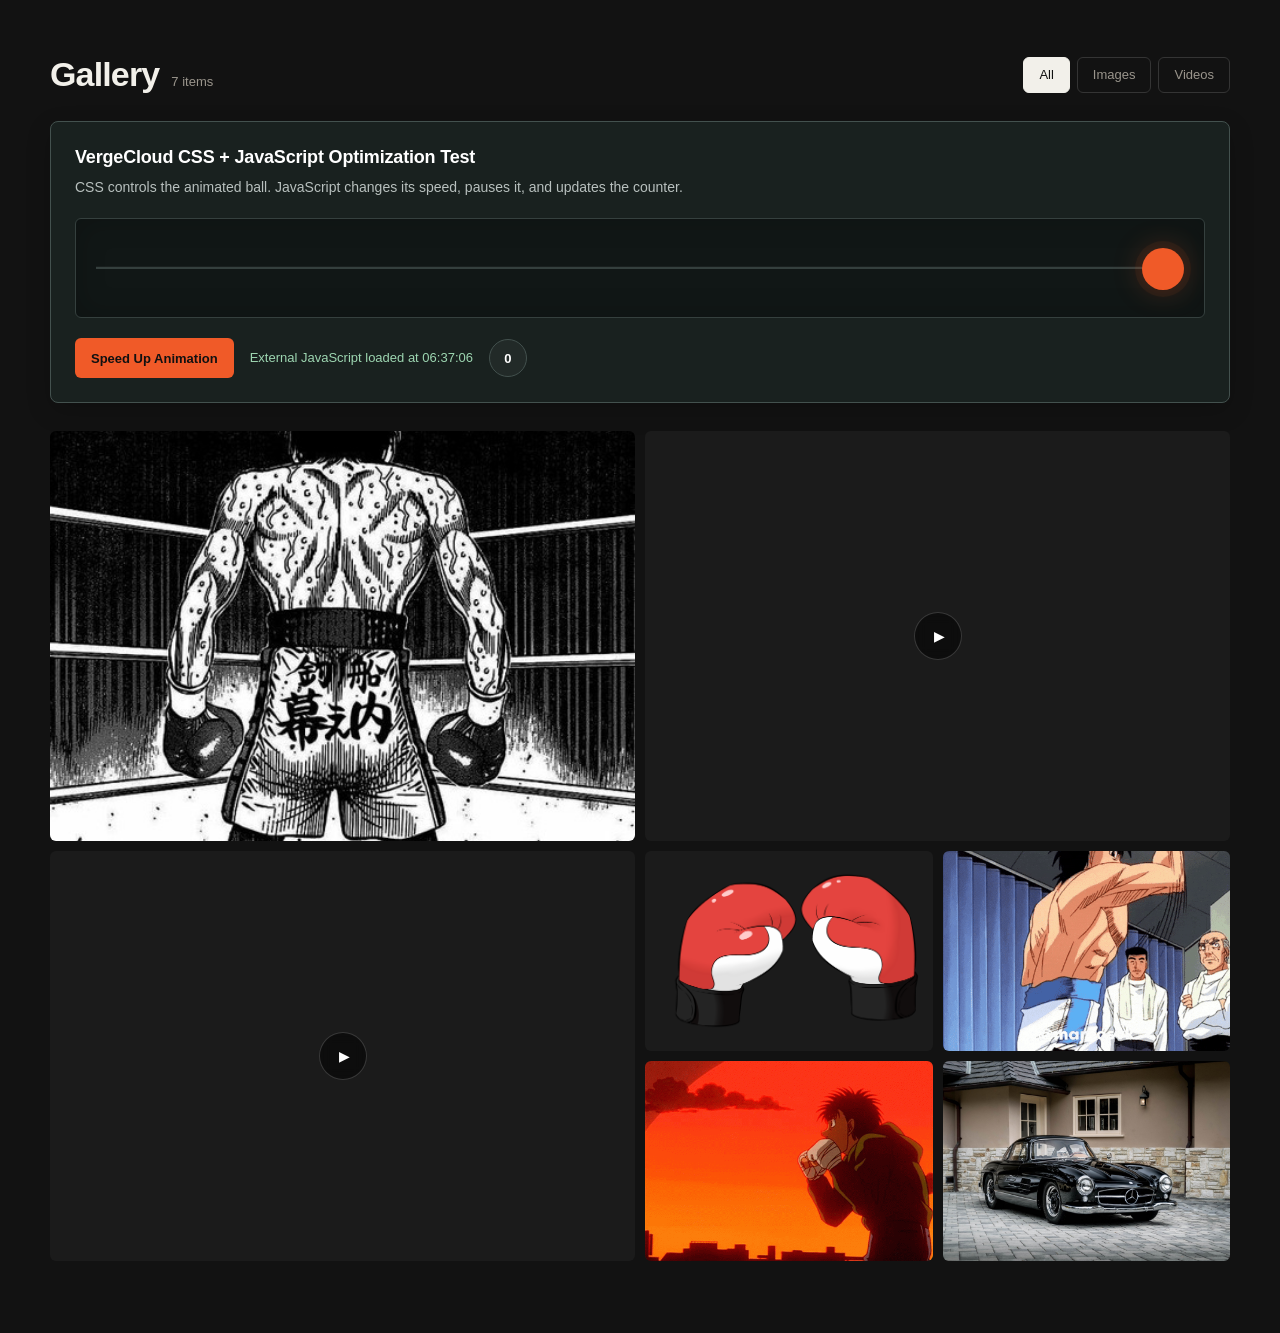
==== commit ebba1a38: "Update index.html" ====
--- a/index.html
+++ b/index.html
@@ -772,7 +772,7 @@
           aria-label="Open Mercedes-Benz image"
         >
           <img
-            src="/images/mercbenz-new.jpg"
+            src="/images/mercbenz.jpg"
             alt="Mercedes-Benz"
             loading="lazy"
           >
